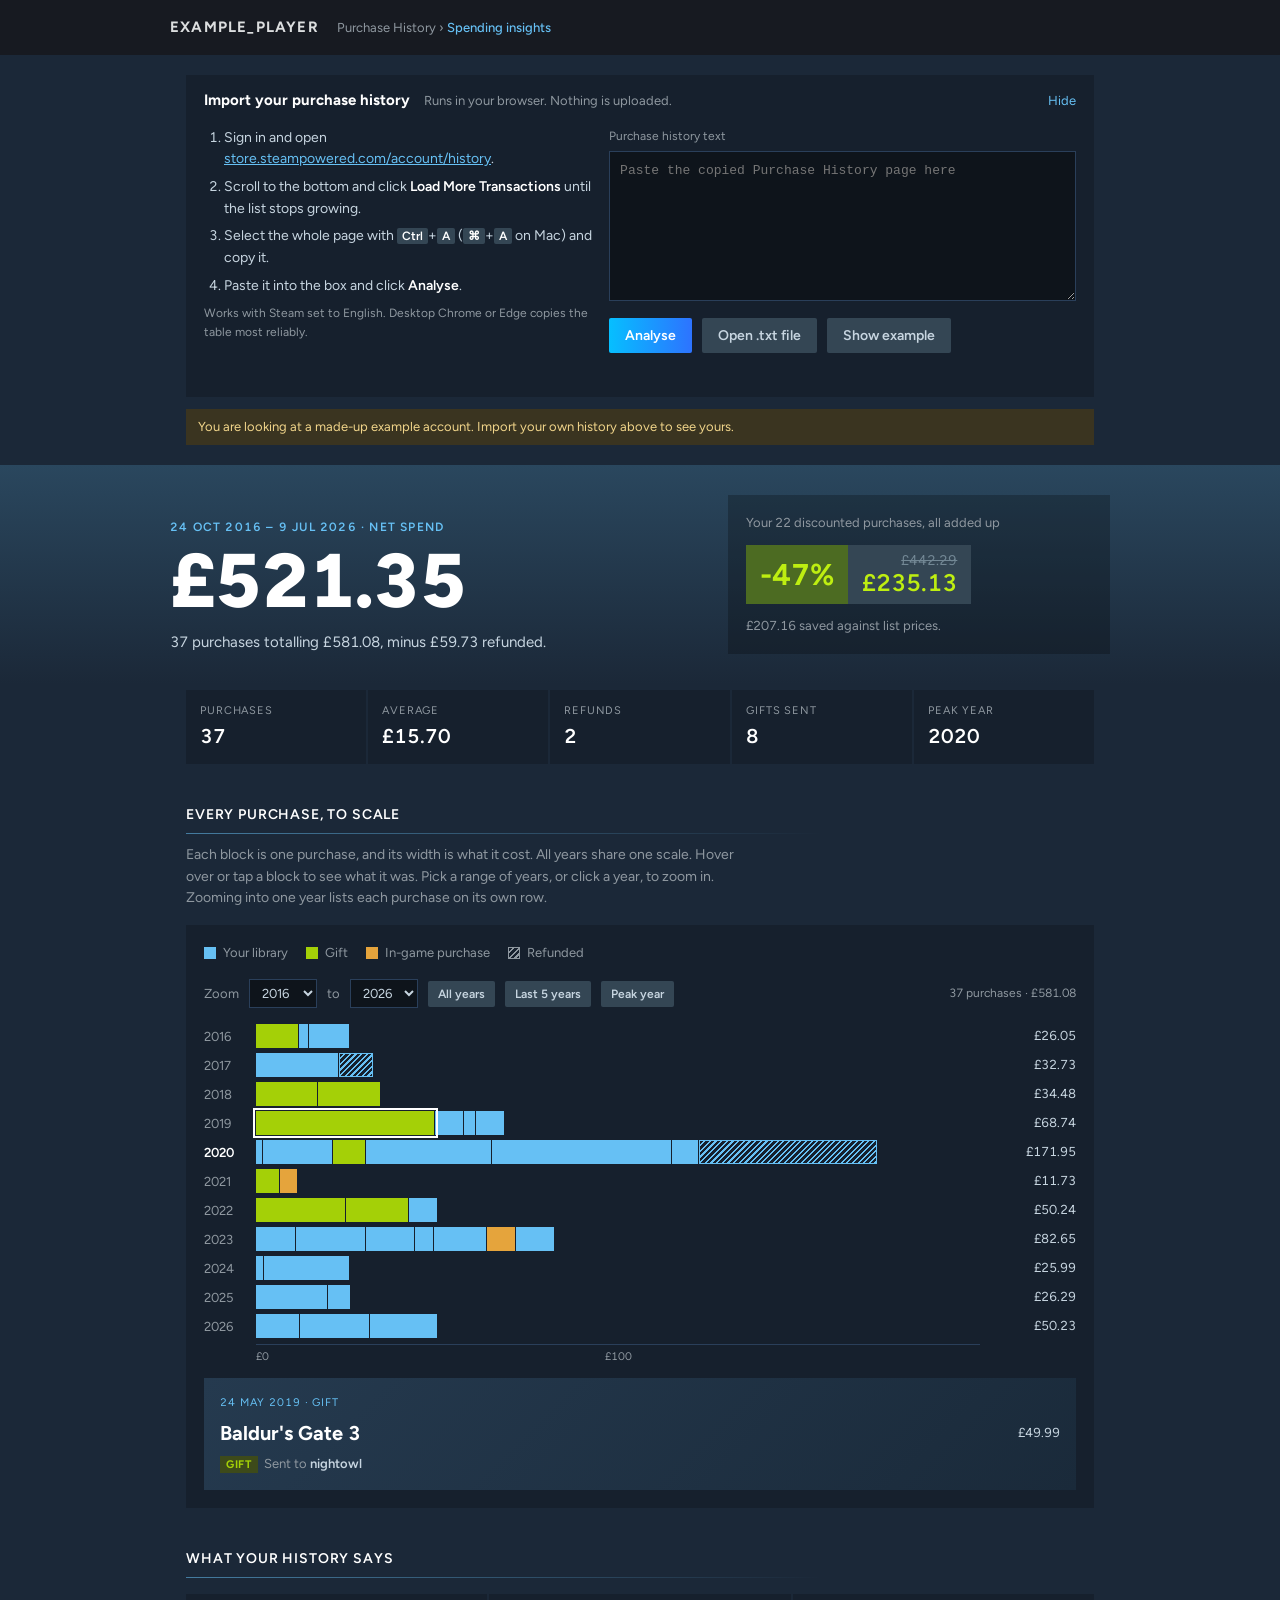
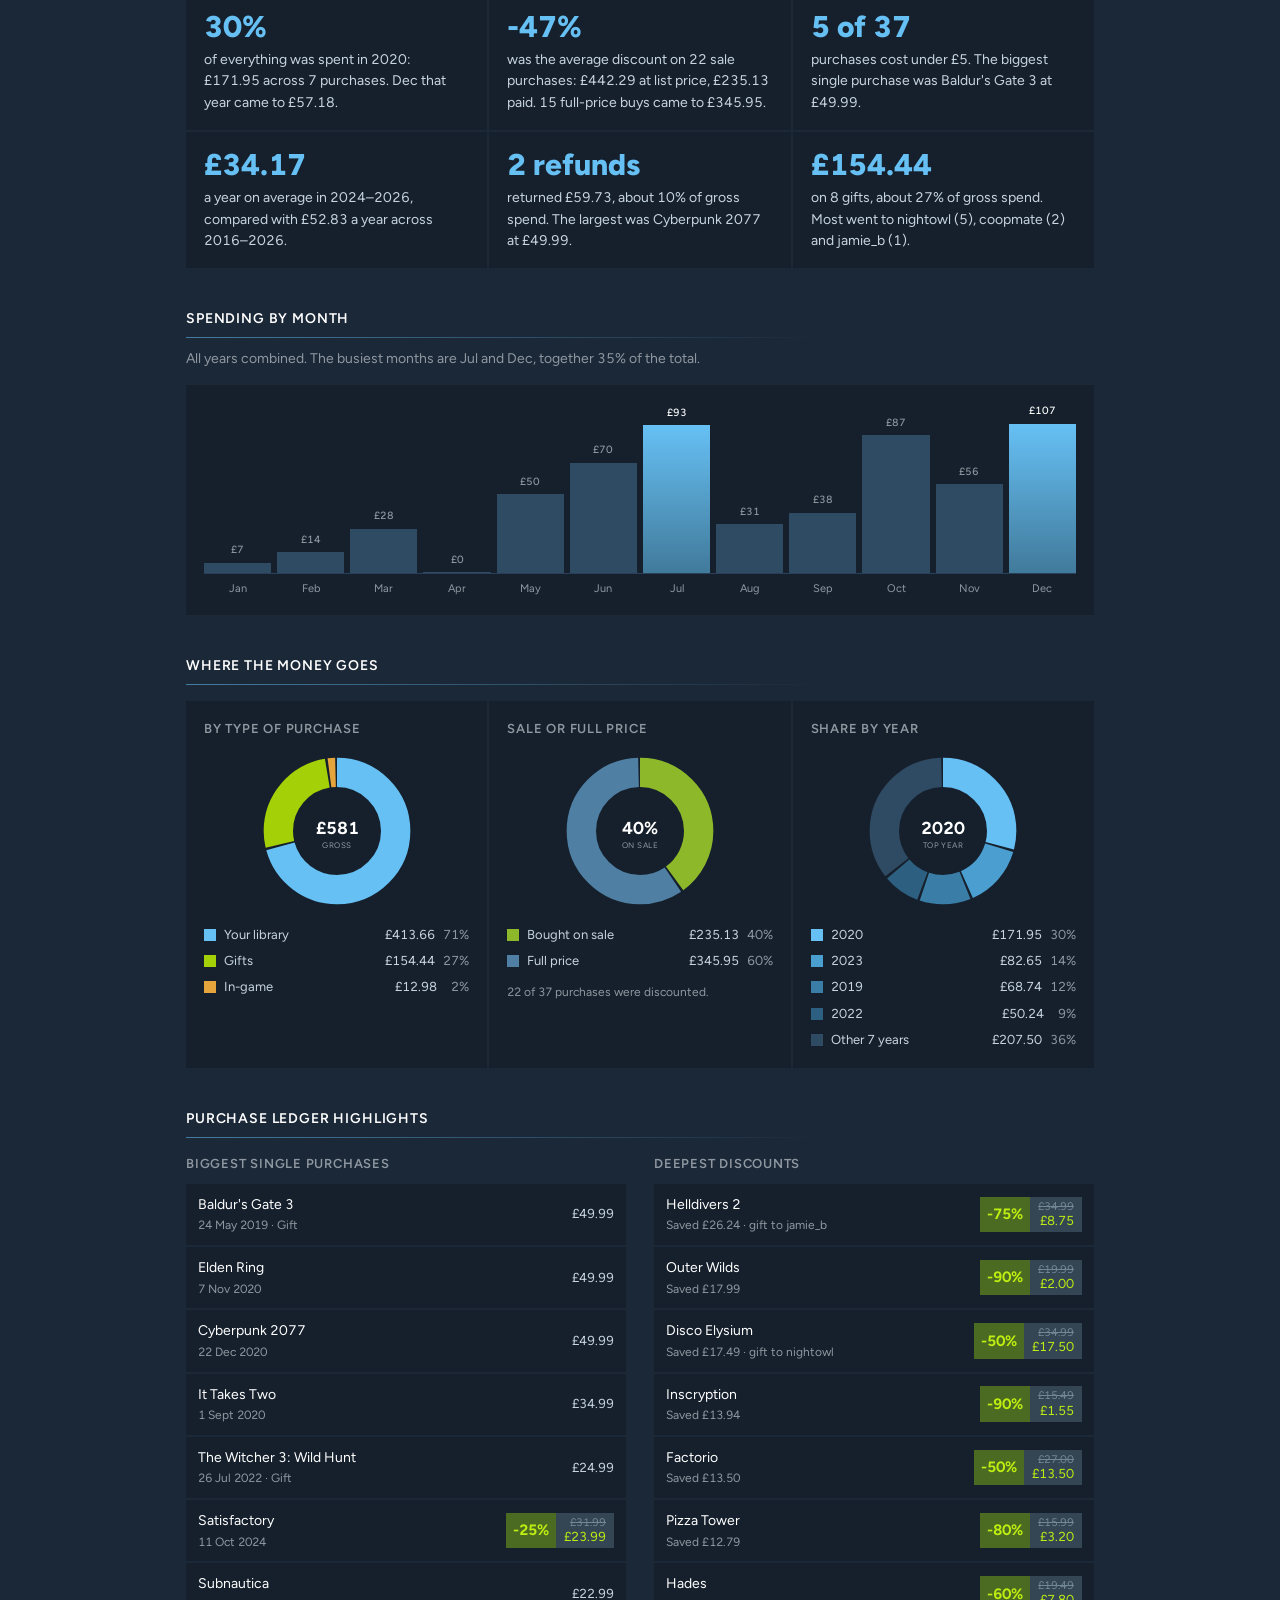
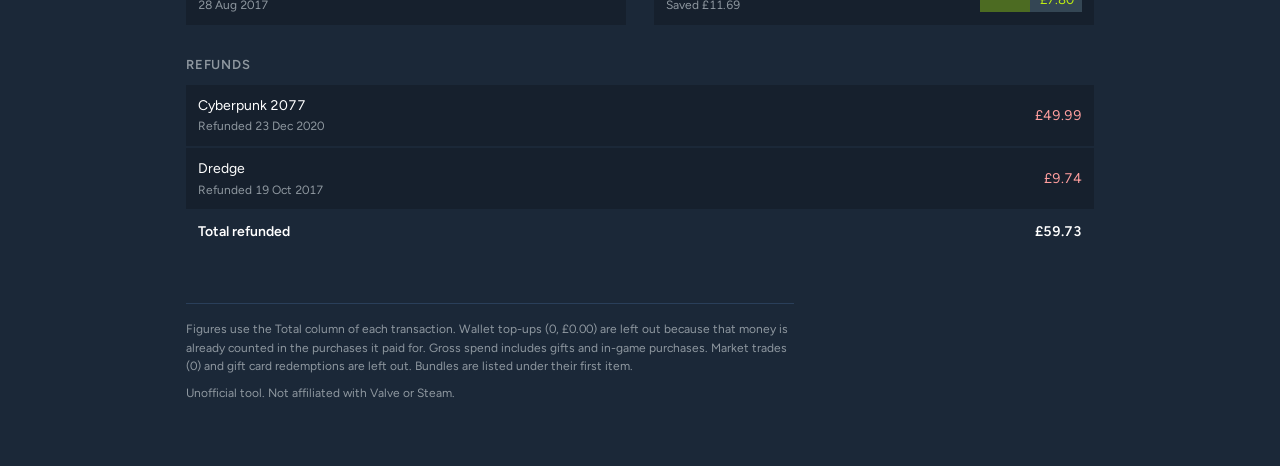
==== public/index.html @ 4fca816c "Split CSS/JS into separate files under public/ Co-Authored-By: Claude Sonnet 5.5 <noreply@anthropic." ====
<!doctype html><html><head><meta charset=utf8><meta name=viewport content="width=device-width,initial-scale=1,viewport-fit=cover"><style>:root{color-scheme:light;box-sizing:border-box;padding-top:env(safe-area-inset-top,0px);padding-bottom:env(safe-area-inset-bottom,0px)}html{scroll-padding-top:env(safe-area-inset-top,0px)}body{margin:0;padding:0;font:14px -apple-system,BlinkMacSystemFont,sans-serif;background:#fff;color:#000}img{max-width:100%}[hidden]:not([hidden=until-found i]){display:none!important}</style></head><body>
<title>Steam Spending Analyser</title>
<link rel="preconnect" href="https://fonts.gstatic.com" crossorigin>
<link rel="stylesheet" href="https://fonts.googleapis.com/css2?family=Figtree:wght@400;500;600;700;800&display=swap">
<link rel="stylesheet" href="style.css">

<div class="topbar"><div class="topbar-in">
  <span class="user" id="user">Steam account</span>
  <span class="crumbs">Purchase History › <b>Spending insights</b></span>
</div></div>

<div class="wrap">
  <details class="import" id="import" open>
    <summary><span class="ttl">Import your purchase history</span><span class="hint" id="hint">Runs in your browser. Nothing is uploaded.</span><span class="chev"></span></summary>
    <div class="import-body">
      <div>
        <ol class="steps">
          <li>Sign in and open <a href="https://store.steampowered.com/account/history/" target="_blank" rel="noopener">store.steampowered.com/account/history</a>.</li>
          <li>Scroll to the bottom and click <b>Load More Transactions</b> until the list stops growing.</li>
          <li>Select the whole page with <kbd>Ctrl</kbd>+<kbd>A</kbd> (<kbd>⌘</kbd>+<kbd>A</kbd> on Mac) and copy it.</li>
          <li>Paste it into the box and click <b>Analyse</b>.</li>
        </ol>
        <p class="note">Works with Steam set to English. Desktop Chrome or Edge copies the table most reliably.</p>
      </div>
      <div>
        <label for="raw" class="note" style="display:block;margin:0 0 6px">Purchase history text</label>
        <textarea id="raw" placeholder="Paste the copied Purchase History page here"></textarea>
        <div class="actions">
          <button class="btn go" id="go" type="button">Analyse</button>
          <label class="filebtn">Open .txt file<input type="file" id="file" accept=".txt,text/plain"></label>
          <button class="btn plain" id="reset" type="button">Show example</button>
        </div>
        <p class="status" id="status" role="status"></p>
      </div>
    </div>
  </details>
  <div class="banner" id="banner">You are looking at a made-up example account. Import your own history above to see yours.</div>
</div>

<div id="report"></div>

<script src="parser.js"></script>
<script src="sample.js"></script>
<script src="app.js"></script>

</body></html>
---- public/style.css ----
:root{
  --bg:#1b2838; --bar:#171a21; --panel:#16202d; --panel-hi:#1f2f40; --rule:#2a3f5a;
  --ink:#c7d5e0; --bright:#ffffff; --muted:#8f98a0; --blue:#66c0f4;
  --own:#66c0f4; --gift:#a4d007; --game:#e5a43c;
  --deal-bg:#4c6b22; --deal:#beee11; --price-bg:#344654; --was:#738895;
  --bad-bg:#4a2a2a; --bad:#ff9e9e;
  --ui:"Motiva Sans","Figtree",Arial,Helvetica,sans-serif;
  color-scheme:dark;
}
*{box-sizing:border-box}
body{margin:0;background:var(--bg);color:var(--ink);font:15px/1.55 var(--ui);font-variant-numeric:tabular-nums;-webkit-font-smoothing:antialiased}
a{color:var(--blue)}

.topbar{background:var(--bar);padding-inline:16px}
.topbar-in{max-width:940px;margin:0 auto;padding-block:16px;display:flex;flex-wrap:wrap;align-items:baseline;gap:6px 18px}
.user{font-weight:700;font-size:15px;letter-spacing:.08em;text-transform:uppercase;color:#dcdedf;overflow-wrap:anywhere}
.crumbs{font-size:13px;color:var(--muted)}
.crumbs b{color:var(--blue);font-weight:500}

.wrap{max-width:940px;margin:0 auto;padding-inline:16px}

.import{margin-top:20px;background:var(--panel)}
.import summary{cursor:pointer;list-style:none;padding:14px 18px;display:flex;flex-wrap:wrap;align-items:center;gap:8px 14px}
.import summary::-webkit-details-marker{display:none}
.import summary .ttl{font-weight:700;color:var(--bright);font-size:15px}
.import summary .hint{font-size:13px;color:var(--muted)}
.import summary .chev{margin-left:auto;color:var(--blue);font-size:13px}
.import[open] summary .chev::after{content:"Hide"} .import:not([open]) summary .chev::after{content:"Show"}
.import-body{padding:0 18px 18px;display:grid;gap:16px}
@media(min-width:760px){.import-body{grid-template-columns:minmax(0,1fr) minmax(0,1.2fr)}}
.steps{margin:0;padding-left:20px;font-size:14px;display:grid;gap:6px}
.steps b{color:var(--bright);font-weight:600}
kbd{font:600 12px var(--ui);background:var(--price-bg);color:var(--bright);padding:1px 5px;border-radius:2px}
.note{font-size:12px;color:var(--muted);margin:8px 0 0}
textarea{width:100%;min-height:150px;resize:vertical;background:#0e141b;color:var(--ink);border:1px solid var(--rule);padding:10px;font:13px/1.4 ui-monospace,Menlo,monospace}
textarea:focus-visible,button:focus-visible,.filebtn:focus-within{outline:2px solid var(--blue);outline-offset:2px}
.actions{display:flex;flex-wrap:wrap;gap:10px;align-items:center;margin-top:10px}
.btn{appearance:none;border:0;cursor:pointer;font:600 14px var(--ui);padding:9px 16px;border-radius:2px}
.btn.go{background:linear-gradient(90deg,#06bfff,#2d73ff);color:#fff}
.btn.go:hover{background:linear-gradient(90deg,#06bfff,#06bfff)}
.btn.plain,.filebtn{background:var(--price-bg);color:var(--ink)}
.btn.plain:hover,.filebtn:hover{background:#3f5566;color:#fff}
.filebtn{font:600 14px var(--ui);padding:9px 16px;border-radius:2px;cursor:pointer;position:relative}
.filebtn input{position:absolute;inset:0;opacity:0;cursor:pointer;width:100%}
.status{font-size:13px;margin:10px 0 0;min-height:1.2em}
.status.ok{color:var(--deal)} .status.err{color:var(--bad)}
.banner{margin-top:12px;background:#3a3420;color:#f1d58a;font-size:13px;padding:8px 12px}

.hero{padding:30px 16px 30px;margin-top:20px;background:linear-gradient(180deg,#2a475e 0%,rgba(42,71,94,0) 100%)}
.hero-in{max-width:940px;margin:0 auto;display:grid;gap:24px}
@media(min-width:760px){.hero-in{grid-template-columns:minmax(0,1.4fr) minmax(0,1fr);align-items:end}}
.kicker{font-size:12px;font-weight:600;letter-spacing:.1em;text-transform:uppercase;color:var(--blue);margin:0 0 6px}
h1{margin:0;color:var(--bright);font-weight:800;font-size:clamp(44px,9vw,76px);line-height:1;letter-spacing:-.02em;overflow-wrap:anywhere}
.lede{margin:12px 0 0;max-width:52ch}
.dealcard{background:rgba(0,0,0,.25);padding:18px;display:grid;gap:12px}
.dealcard p{margin:0;font-size:13px;color:var(--muted)}

.disc{display:inline-flex;align-items:stretch;line-height:1.1;white-space:nowrap}
.disc .pct{background:var(--deal-bg);color:var(--deal);font-weight:700;display:flex;align-items:center;padding:0 7px;font-size:15px}
.disc .px{background:var(--price-bg);display:flex;flex-direction:column;justify-content:center;align-items:flex-end;padding:4px 8px;gap:1px}
.disc .was{color:var(--was);text-decoration:line-through;font-size:11px}
.disc .now{color:var(--deal);font-size:13px}
.disc.full .px{background:transparent;padding:0}
.disc.full .now{color:var(--ink)}
.disc.big .pct{font-size:30px;padding:0 14px}
.disc.big .px{padding:8px 14px}
.disc.big .was{font-size:14px}
.disc.big .now{font-size:24px;font-weight:600}

.stats{display:grid;grid-template-columns:repeat(auto-fit,minmax(130px,1fr));gap:2px;margin:6px 0 0;padding:0}
.stats div{background:var(--panel);padding:12px 14px}
.stats dt{font-size:11px;letter-spacing:.08em;text-transform:uppercase;color:var(--muted)}
.stats dd{margin:2px 0 0;font-size:20px;font-weight:600;color:var(--bright)}

section{padding-top:40px}
h2{margin:0 0 4px;font-size:14px;font-weight:600;letter-spacing:.06em;text-transform:uppercase;color:var(--bright);padding-bottom:8px;
   background:linear-gradient(90deg,rgba(102,192,244,.55),rgba(102,192,244,0) 70%) no-repeat left bottom/100% 1px}
.intro{color:var(--muted);max-width:64ch;margin:10px 0 16px;font-size:14px}
.panel{background:var(--panel);padding:18px;min-width:0}

.legend{display:flex;flex-wrap:wrap;gap:6px 18px;margin:0 0 16px;padding:0;list-style:none;font-size:13px;color:var(--muted)}
.legend li{display:flex;align-items:center;gap:7px}
.sw{width:12px;height:12px;display:inline-block;background:var(--c)}
.sw.own{--c:var(--own)}.sw.gift{--c:var(--gift)}.sw.game{--c:var(--game)}
.sw.ref{--c:var(--muted);background:repeating-linear-gradient(135deg,var(--c) 0 1.5px,transparent 1.5px 4px);box-shadow:inset 0 0 0 1px var(--c)}


.chartwrap{--lw:40px}.chartwrap.one{--lw:54px}
.zoom{display:flex;flex-wrap:wrap;gap:8px 10px;align-items:center;margin:0 0 16px;font-size:13px;color:var(--muted)}
.zoom select{background:#0e141b;color:var(--ink);border:1px solid var(--rule);padding:5px 8px;font:13px var(--ui)}
.zoom select:focus-visible,.zbtn:focus-visible,button.y:focus-visible{outline:2px solid var(--blue);outline-offset:2px}
.zbtn{appearance:none;border:0;background:var(--price-bg);color:var(--ink);font:600 12px var(--ui);padding:6px 10px;border-radius:2px;cursor:pointer}
.zbtn:hover{background:#3f5566;color:#fff}
.zinfo{margin-left:auto;font-size:12px}
button.y{appearance:none;background:none;border:0;padding:0;text-align:left;font:13px var(--ui);cursor:pointer}
button.y:hover{color:var(--blue);text-decoration:underline}
.strip.one{flex:none}
.nm2{flex:1;min-width:0;margin-left:10px;align-self:center;font-size:12px;color:var(--muted);white-space:nowrap;overflow:hidden;text-overflow:ellipsis}
.chart{display:grid;gap:5px}
.yr{display:grid;grid-template-columns:var(--lw) minmax(0,1fr) 84px;align-items:center;gap:12px}
.yr .y{font-size:13px;color:var(--muted)}
.yr.peak .y{color:var(--bright);font-weight:600}
.yr .t{font-size:13px;text-align:right}
.lane{height:24px;display:flex;align-items:stretch;min-width:0}
.strip{display:flex;height:100%;max-width:100%}
.none{align-self:center;font-size:12px;color:#56636f}
.s{--c:var(--own);appearance:none;border:0;padding:0;margin:0;background:var(--c);border-right:1px solid var(--panel);min-width:3px;cursor:pointer;flex:var(--w) 1 0}
.s.gift{--c:var(--gift)}.s.game{--c:var(--game)}
.s.ref{background:repeating-linear-gradient(135deg,var(--c) 0 1.5px,transparent 1.5px 4px);box-shadow:inset 0 0 0 1px var(--c)}
.s:hover,.s:focus-visible,.s.on{outline:2px solid var(--bright);outline-offset:1px;position:relative;z-index:1}
.axis{display:grid;grid-template-columns:var(--lw) minmax(0,1fr) 84px;gap:12px;margin-top:6px}
.axis div{position:relative;height:16px;border-top:1px solid var(--rule)}
.axis div span{position:absolute;top:3px;transform:translateX(-50%);font-size:11px;color:var(--muted)}
.axis div span:first-child{transform:none}

.readout{margin-top:18px;padding:14px 16px;background:linear-gradient(135deg,#253a4f,#1a2a3a);min-height:112px;display:grid;grid-template-columns:minmax(0,1fr) auto;gap:6px 16px;align-items:center}
.ro-meta{grid-column:1/-1;font-size:11px;letter-spacing:.08em;text-transform:uppercase;color:var(--blue)}
.ro-name{font-size:20px;font-weight:700;color:var(--bright);line-height:1.2;min-width:0;overflow-wrap:anywhere}
.ro-name small{display:block;font-size:13px;font-weight:400;color:var(--muted)}
.ro-tag{grid-column:1/-1;font-size:13px;color:var(--muted)}
.ro-tag b{color:var(--ink);font-weight:600}
.tag{font-size:11px;font-weight:700;letter-spacing:.06em;text-transform:uppercase;padding:2px 6px;margin-right:6px}
.tag.ref{background:var(--bad-bg);color:var(--bad)} .tag.gift{background:#3d4a1a;color:var(--gift)}

.notes{display:grid;grid-template-columns:repeat(auto-fit,minmax(260px,1fr));gap:2px;margin:16px 0 0;padding:0;list-style:none}
.notes li{background:var(--panel);padding:16px 18px;min-width:0}
.notes .fig{display:block;font-size:30px;font-weight:800;color:var(--blue);line-height:1.1;margin-bottom:6px;overflow-wrap:anywhere}
.notes p{margin:0;font-size:14px}

.months{display:grid;grid-template-columns:repeat(12,minmax(0,1fr));gap:6px;height:170px;align-items:end}
.m{display:flex;flex-direction:column;justify-content:flex-end;height:100%;min-width:0;text-align:center}
.m i{display:block;background:#2f4a63;min-height:1px}
.m.hi i{background:linear-gradient(180deg,#66c0f4,#417a9b)}
.m b{font-size:10.5px;font-weight:500;color:var(--muted);margin-bottom:4px;white-space:nowrap}
.m.hi b{color:var(--bright)}
.mlabels{display:grid;grid-template-columns:repeat(12,minmax(0,1fr));gap:6px;border-top:1px solid var(--rule);padding-top:6px}
.mlabels span{font-size:11px;color:var(--muted);text-align:center}


.donuts{display:grid;grid-template-columns:repeat(auto-fit,minmax(250px,1fr));gap:2px;margin-top:16px}
.donut{background:var(--panel);padding:18px;min-width:0}
.donut h3{margin:0 0 12px;font-size:13px;font-weight:600;letter-spacing:.06em;text-transform:uppercase;color:var(--muted)}
.dsvg{width:160px;max-width:100%;height:auto;display:block;margin:0 auto 14px}
.dsvg circle.sl{fill:none;stroke-width:22}
.dsvg circle.sl:hover{stroke-width:25}
.dsvg text{fill:var(--bright);text-anchor:middle;font-family:var(--ui)}
.dsvg .c1{font-size:13px;font-weight:700}.dsvg .c2{font-size:6px;fill:var(--muted);letter-spacing:.06em;text-transform:uppercase}
.dleg{list-style:none;margin:0;padding:0;display:grid;gap:6px;font-size:13px}
.dleg li{display:grid;grid-template-columns:12px minmax(0,1fr) auto auto;gap:8px;align-items:center}
.dleg .dot{width:12px;height:12px;background:var(--c)}
.dleg .p{color:var(--muted);min-width:3ch;text-align:right}
.dnote{margin:12px 0 0;font-size:12px;color:var(--muted)}

.ledgers{display:grid;grid-template-columns:1fr;gap:28px;margin-top:16px}
@media(min-width:780px){.ledgers{grid-template-columns:1fr 1fr}}
.ledger{min-width:0}
.ledger.wide{grid-column:1/-1}
.ledger h3{margin:0 0 8px;font-size:13px;font-weight:600;letter-spacing:.06em;text-transform:uppercase;color:var(--muted)}
.tw{overflow-x:auto}
table{width:100%;border-collapse:separate;border-spacing:0 2px;font-size:14px}
th{font-size:11px;font-weight:500;letter-spacing:.08em;text-transform:uppercase;color:var(--muted);text-align:left;padding:0 12px 4px}
td{background:var(--panel);padding:10px 12px;vertical-align:middle}
tbody tr:hover td{background:var(--panel-hi)}
td .nm{color:var(--bright)}
td small{display:block;color:var(--muted);font-size:12px;margin-top:1px}
.r{text-align:right;white-space:nowrap}
.refund-amt{color:var(--bad)}
tfoot td{background:transparent;font-weight:600;color:var(--bright);padding-top:10px}
.empty{color:var(--muted);font-size:14px;background:var(--panel);padding:14px}

footer{margin-top:48px;padding-block:16px 56px;border-top:1px solid var(--rule);font-size:12px;color:var(--muted);max-width:76ch}
footer p{margin:0 0 8px}

@media(max-width:520px){
  .chartwrap{--lw:34px}.chartwrap.one{--lw:50px}
  .yr,.axis{grid-template-columns:var(--lw) minmax(0,1fr) 70px;gap:8px}
  .yr .t,.yr .y{font-size:11.5px}
  .months{height:130px}
  .m b{display:none}
  .mlabels span{font-size:9.5px}
  .disc.big .pct{font-size:24px}
  .disc.big .now{font-size:20px}
}
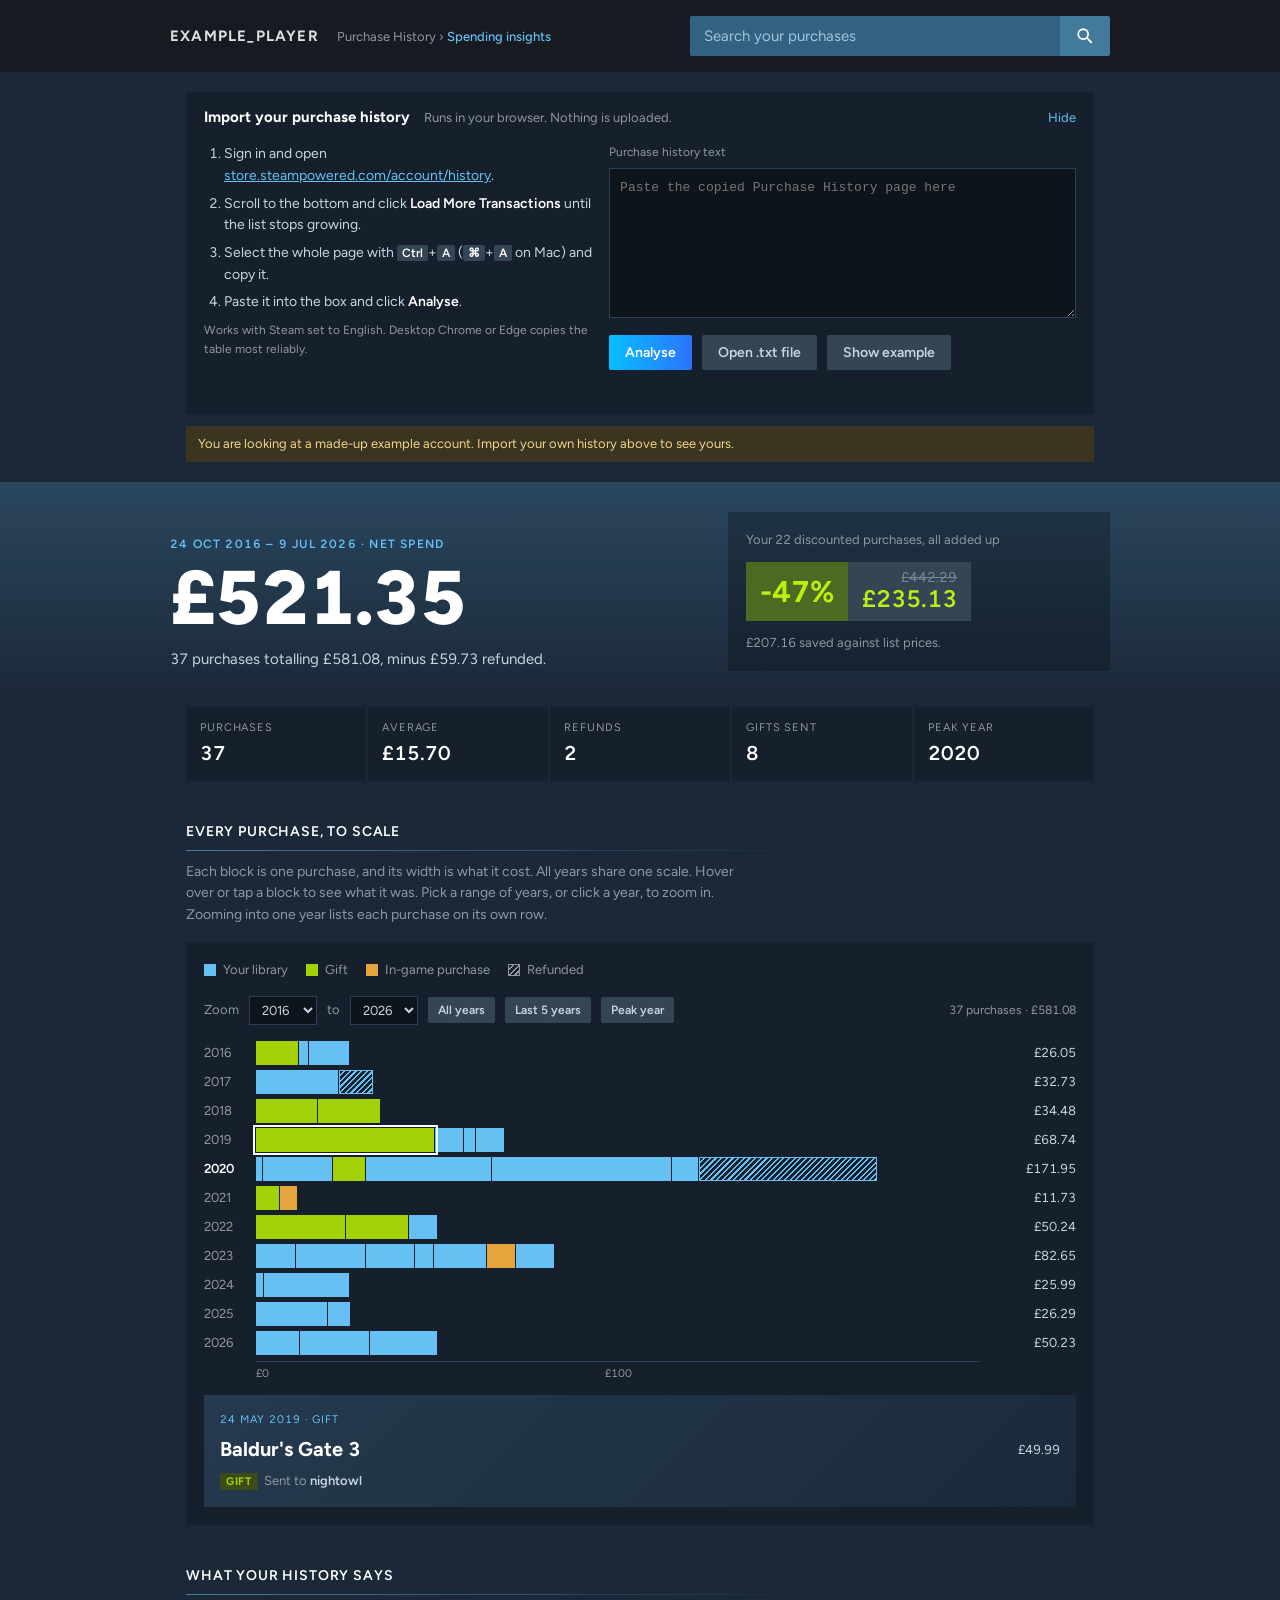
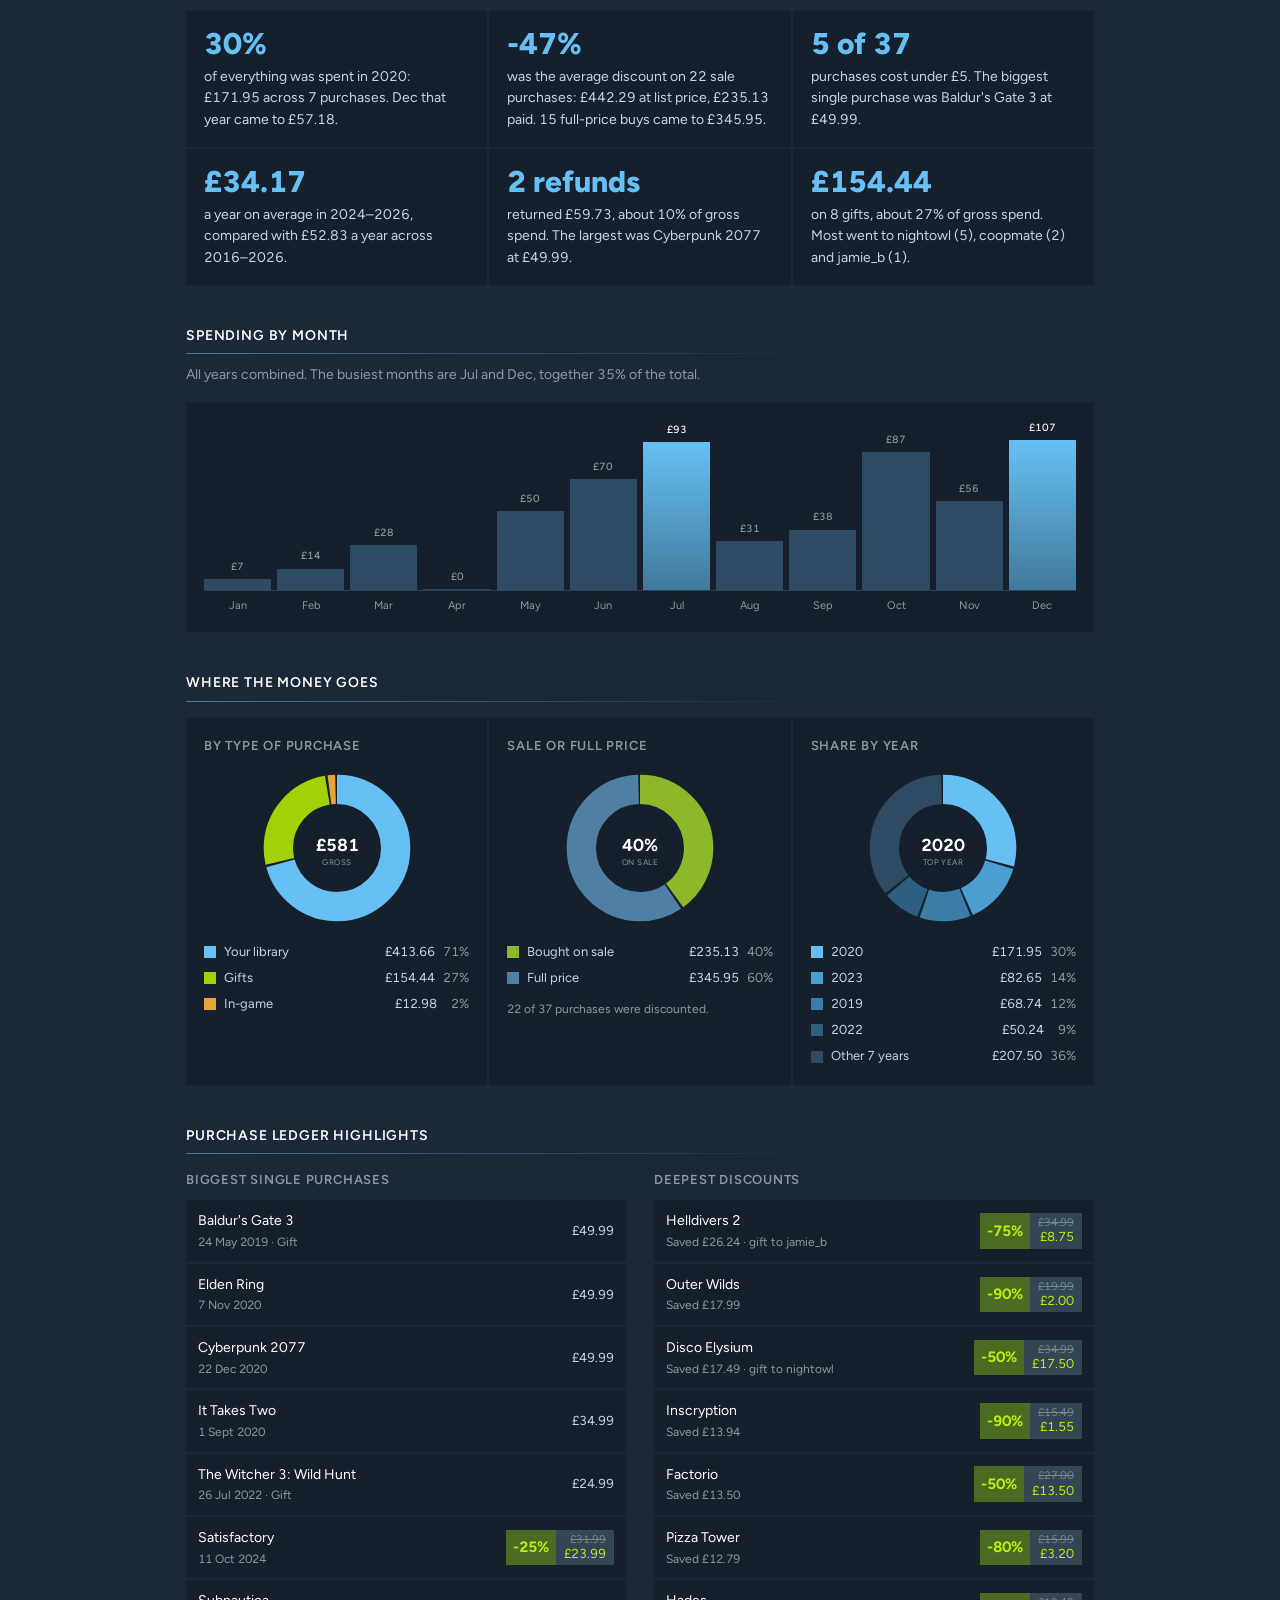
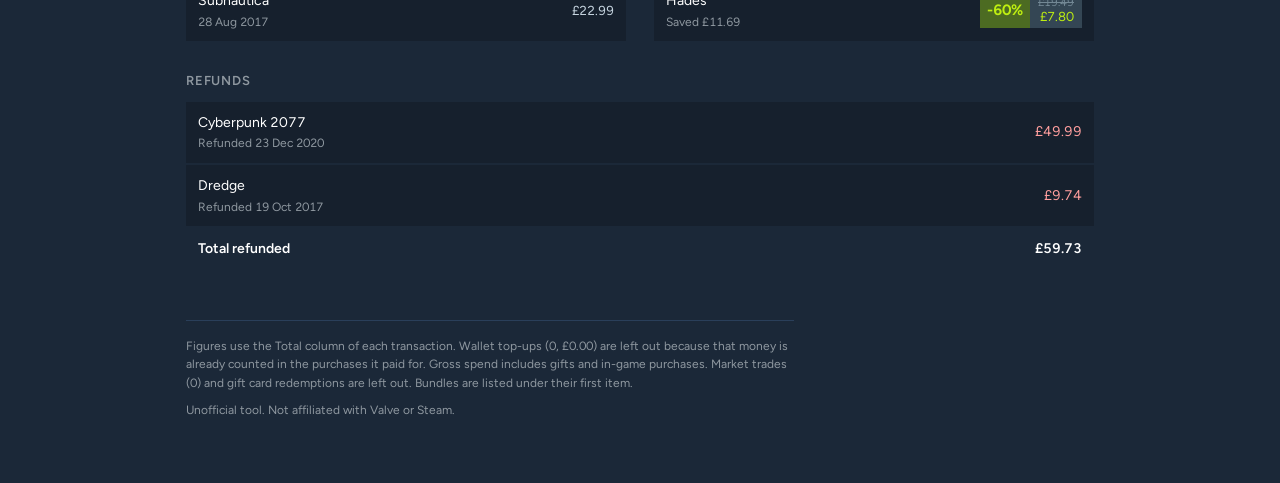
==== commit 28d108c5: "Move search bar into the top bar so it is visible on load Co-Authored-By: Claude Sonnet 5.5 <noreply" ====
--- a/public/index.html
+++ b/public/index.html
@@ -7,6 +7,7 @@
 <div class="topbar"><div class="topbar-in">
   <span class="user" id="user">Steam account</span>
   <span class="crumbs">Purchase History › <b>Spending insights</b></span>
+  <div class="search-slot" id="searchslot"></div>
 </div></div>
 
 <div class="wrap">
--- a/public/style.css
+++ b/public/style.css
@@ -181,3 +181,20 @@
   .disc.big .pct{font-size:24px}
   .disc.big .now{font-size:20px}
 }
+
+.search-slot{flex:1 1 280px;max-width:420px;margin-left:auto}
+.search{position:relative;display:flex}
+.search input{flex:1;min-width:0;appearance:none;border:0;border-radius:2px 0 0 2px;background:#316282;color:var(--bright);font:15px var(--ui);padding:11px 14px}
+.search input::placeholder{color:#a3c4dc}
+.search input::-webkit-search-cancel-button{filter:invert(1)}
+.search input:focus-visible{outline:2px solid var(--blue);outline-offset:-2px}
+.search button{appearance:none;border:0;border-radius:0 2px 2px 0;background:#417a9b;color:var(--bright);padding:0 16px;cursor:pointer;display:flex;align-items:center}
+.search button:hover{background:#4e8fb4}
+.search button:focus-visible{outline:2px solid var(--blue);outline-offset:2px}
+.sres{position:absolute;top:100%;left:0;right:0;z-index:5;margin:0;padding:0;list-style:none;background:#c6d4df;color:#1b2838;box-shadow:0 8px 24px rgba(0,0,0,.5);max-height:60vh;overflow-y:auto}
+.sres li{display:flex;align-items:center;justify-content:space-between;gap:12px;padding:8px 12px;cursor:pointer}
+.sres li[role=option]:hover,.sres li.on{background:#a9bfd0}
+.sres .sn{min-width:0;font-weight:600;overflow-wrap:anywhere}
+.sres .sn small{display:block;font-weight:400;font-size:12px;color:#4b5f72}
+.sres .sm{cursor:default;font-size:13px;color:#4b5f72}
+.sres .disc .px{background:#1b2838}
